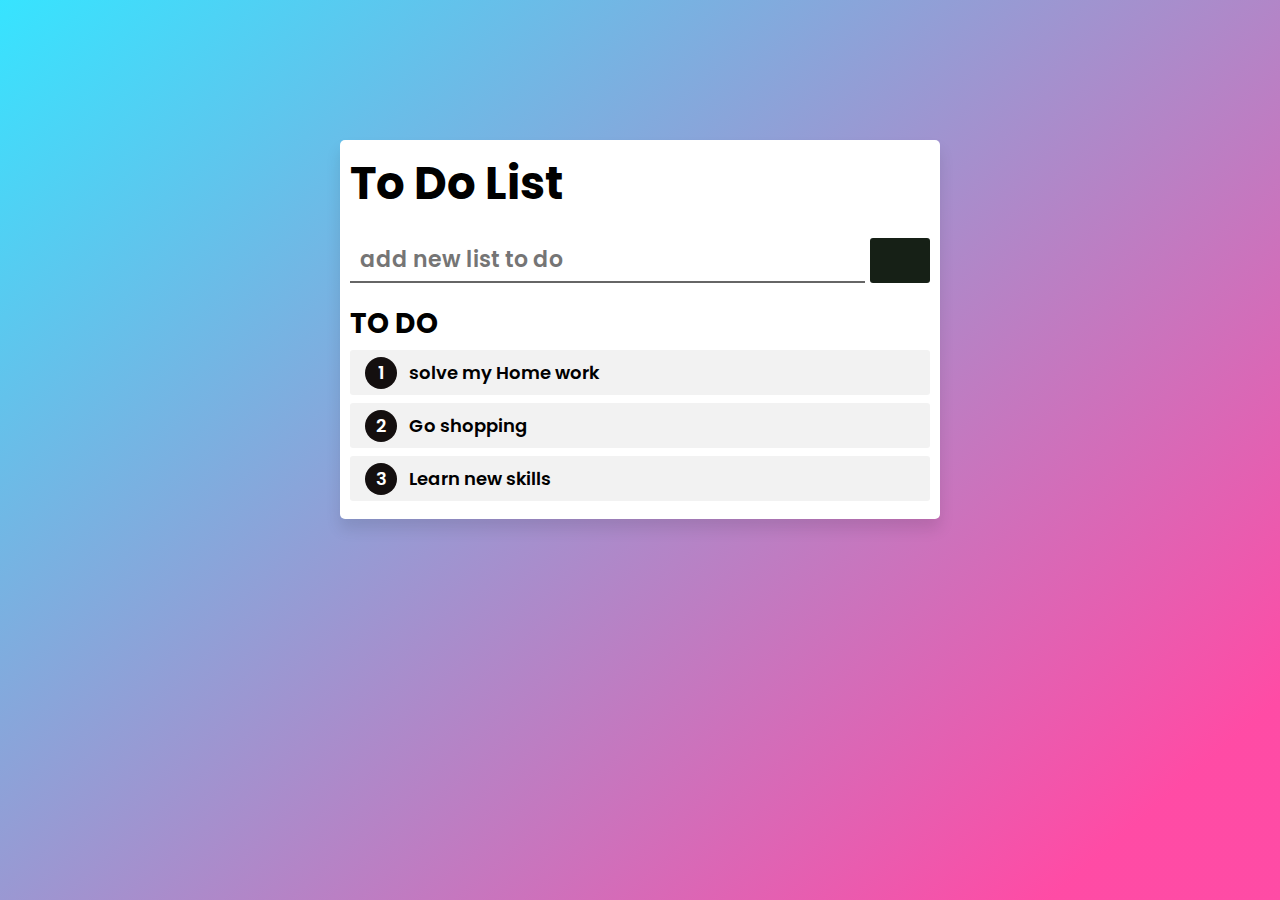
==== index.html @ 6e13821f "create list section and add trash,add icon with styling Relates #5" ====
<!DOCTYPE html>
<html lang="en">
  <head>
    <meta charset="UTF-8" />
    <meta http-equiv="X-UA-Compatible" content="IE=edge" />
    <meta name="viewport" content="width=device-width, initial-scale=1.0" />
    <title>Document</title>
    <link rel="stylesheet" href="/css/style.css" />
    <link
      rel="stylesheet"
      href="https://cdnjs.cloudflare.com/ajax/libs/font-awesome/5.15.3/css/all.min.css"
      integrity="sha512-iBBXm8fW90+nuLcSKlbmrPcLa0OT92xO1BIsZ+ywDWZCvqsWgccV3gFoRBv0z+8dLJgyAHIhR35VZc2oM/gI1w=="
      crossorigin="anonymous"
      referrerpolicy="no-referrer"
    />
  </head>
  <body>
    <div class="main">
      <header>
        <h2 class="heading">To Do List</h2>
      </header>
      <section class="addtask">
        <input id="add" type="text" placeholder="add new list to do" />
        <button id="btn">
          <i class="fas fa-plus"></i>
        </button>
      </section>

      <div class="section_list">
        <h3>To Do</h3>
        <section class="elementList">
          <!-- <i class="fas fa-trash"></i>
					<i class="fas fa-edit"></i> -->
          <ol id="list">
            <li>
              solve my Home work
              <span>
                <i class="fas fa-edit"></i>
              </span>
              <span>
                <i class="fas fa-trash"></i>
              </span>
            </li>
            <li>
              Go shopping
              <span>
                <i class="fas fa-edit"></i>
              </span>
              <span>
                <i class="fas fa-trash"></i>
              </span>
            </li>
            <li>
              Learn new skills
              <span>
                <i class="fas fa-edit"></i>
              </span>
              <span>
                <i class="fas fa-trash"></i>
              </span>
            </li>
          </ol>
        </section>
      </div>
    </div>
  </body>
</html>
---- css/style.css ----
/*---Import fonts---*/
@import url("https://fonts.googleapis.com/css2?family=Poppins:wght@200;300;400;500;600;700&display=swap");

* {
  margin: 0;
  padding: 0;
  box-sizing: border-box;
  font-family: "Poppins", sans-serif;
}

body {
  width: 80%;
  height: 100vh;
  margin: 0 auto;
  padding: 20px;
  background: #fff;
  background: linear-gradient(139deg, #03ddffcb 0%, #ff0381b6 90%);
}

.main {
  position: relative;
  max-width: 600px;
  width: 100%;
  background: #fff;
  margin: 120px auto;
  padding: 10px;
  border-radius: 5px;
  box-shadow: 0px 10px 15px rgba(0, 0, 0, 0.1);
}
.main header {
  font-size: 30px;
  font-weight: 600;
}

.main .addtask {
  width: 100%;
  height: 45px;
  display: flex;
  margin: 20px 0;
}

.addtask > input[type="text"] {
  width: 90%;
  color: #333;
  border: none;
  border-bottom: 2px solid #666;
  background: none;
  padding: 10px;
  font-size: 22px;
  font-weight: 600;
  outline: none;
}
.addtask button {
  background: rgb(22, 32, 22);
  color: #fff;
  margin-left: 5px;
  font-size: 1.5rem;
  padding: 5px 30px 5px 30px;
  border: none;
  outline: none;
  border-radius: 3px;
  cursor: pointer;
}
.main .elementList {
  max-height: 250px;
  overflow-y: auto;
}
.elementList li {
  list-style: none;
  height: 45px;
  line-height: 45px;
  position: relative;
  background: #f2f2f2;
  border-radius: 3px;
  margin-bottom: 8px;
  padding: 0 15px;
  cursor: default;
  overflow: hidden;
}
.elementList li span {
  position: absolute;
  right: -50px;
  background: #e74c3c;
  color: #fff;
  width: 50px;
  text-align: center;
  border-radius: 0 3px 3px 0;
  cursor: pointer;
  transition: all 0.3s ease;
}
.elementList li:hover span {
  right: 0px;
}
h3 {
  font-size: 28px;
  text-transform: uppercase;
}
ol li {
  width: 100%;
  padding: 18px;
  margin: 5px 0;
  background: #e96969bb;
  font-size: 18px;
  font-weight: 600;
  counter-increment: my-counter;
}
ol li::before {
  content: counter(my-counter);
  background: rgb(20, 15, 15);
  width: 2rem;
  height: 2rem;
  border-radius: 50%;
  display: inline-block;
  line-height: 2rem;
  text-align: center;
  color: #fff;
  margin-right: 0.5rem;
}
ol li::before {
  content: counter(my-counter);
  background: rgb(20, 15, 15);
  width: 2rem;
  height: 2rem;
  border-radius: 50%;
  display: inline-block;
  line-height: 2rem;
  text-align: center;
  color: #fff;
  margin-right: 0.5rem;
}
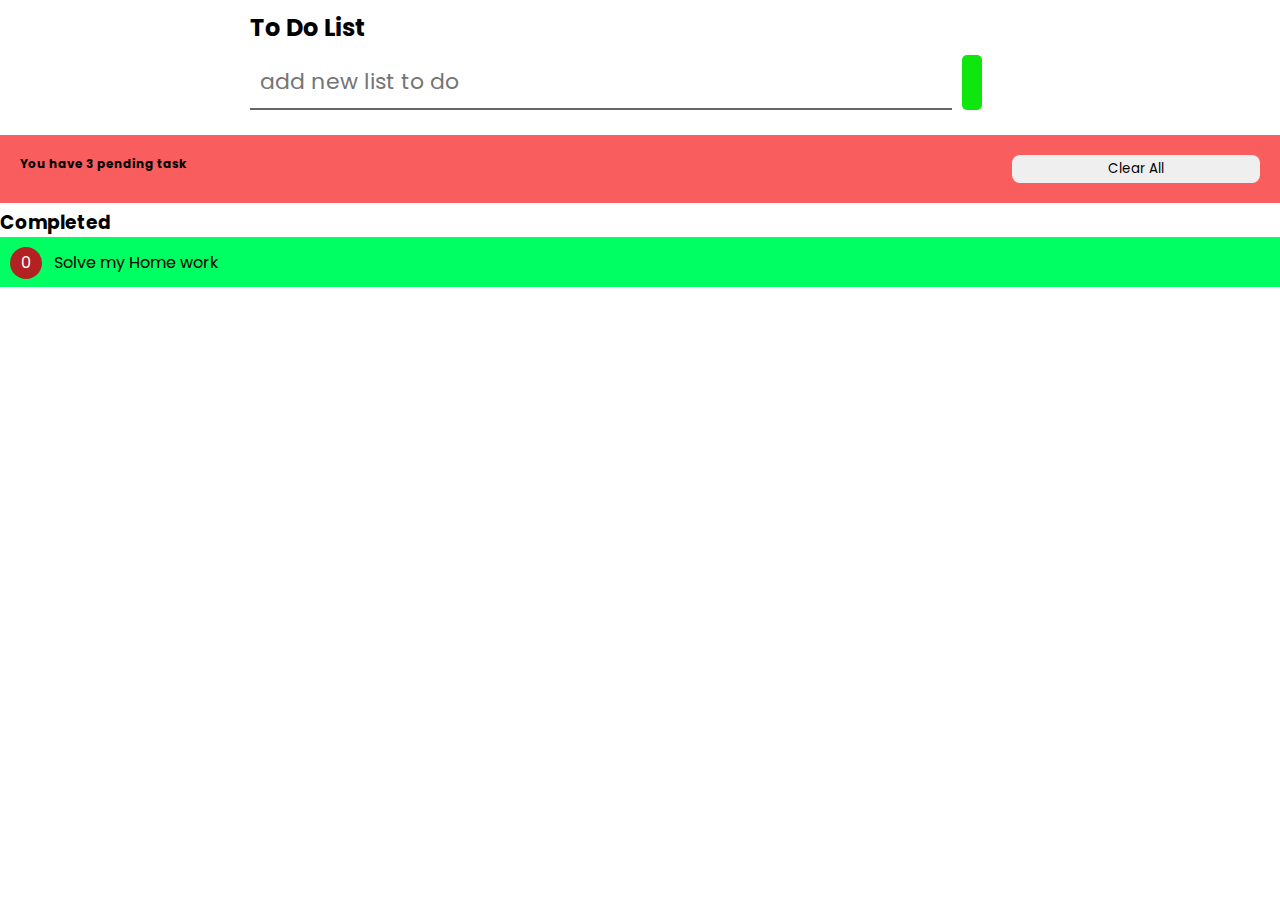
==== commit 0c2b65c6: "Creating pending and completed tasks in to-do list with clear button and delete and style it using C" ====
--- a/index.html
+++ b/index.html
@@ -5,14 +5,7 @@
     <meta http-equiv="X-UA-Compatible" content="IE=edge" />
     <meta name="viewport" content="width=device-width, initial-scale=1.0" />
     <title>Document</title>
-    <link rel="stylesheet" href="/css/style.css" />
-    <link
-      rel="stylesheet"
-      href="https://cdnjs.cloudflare.com/ajax/libs/font-awesome/5.15.3/css/all.min.css"
-      integrity="sha512-iBBXm8fW90+nuLcSKlbmrPcLa0OT92xO1BIsZ+ywDWZCvqsWgccV3gFoRBv0z+8dLJgyAHIhR35VZc2oM/gI1w=="
-      crossorigin="anonymous"
-      referrerpolicy="no-referrer"
-    />
+    <link rel="stylesheet" href="./css/style.css" />
   </head>
   <body>
     <div class="main">
@@ -22,46 +15,27 @@
       <section class="addtask">
         <input id="add" type="text" placeholder="add new list to do" />
         <button id="btn">
-          <i class="fas fa-plus"></i>
+          <i class="fas fa-plus-circle"></i>
         </button>
       </section>
+    </div>
+    <div class="listNum">
+      <h6>
+        You have 3 pending task
+        <button>Clear All</button>
+      </h6>
+    </div>
+    <h3>Completed</h3>
+    <ol id="completed-tasks">
+      <li>
+        <label> Solve my Home work </label>
+        <button class="delete">
+          <i class="fas fa-trash"></i>
+        </button>
+      </li>
+    </ol>
 
-      <div class="section_list">
-        <h3>To Do</h3>
-        <section class="elementList">
-          <!-- <i class="fas fa-trash"></i>
-					<i class="fas fa-edit"></i> -->
-          <ol id="list">
-            <li>
-              solve my Home work
-              <span>
-                <i class="fas fa-edit"></i>
-              </span>
-              <span>
-                <i class="fas fa-trash"></i>
-              </span>
-            </li>
-            <li>
-              Go shopping
-              <span>
-                <i class="fas fa-edit"></i>
-              </span>
-              <span>
-                <i class="fas fa-trash"></i>
-              </span>
-            </li>
-            <li>
-              Learn new skills
-              <span>
-                <i class="fas fa-edit"></i>
-              </span>
-              <span>
-                <i class="fas fa-trash"></i>
-              </span>
-            </li>
-          </ol>
-        </section>
-      </div>
-    </div>
+    <!-- ADDING JAVA SCRIPT -->
+    <script src="./javascript/main.js"></script>
   </body>
 </html>
--- a/css/style.css
+++ b/css/style.css
@@ -9,34 +9,27 @@
 }
 
 body {
-  width: 80%;
+  width: 100%;
   height: 100vh;
-  margin: 0 auto;
-  padding: 20px;
+  /* padding: 10px; */
   background: #fff;
-  background: linear-gradient(139deg, #03ddffcb 0%, #ff0381b6 90%);
+  /* background: linear-gradient(139deg, #03ddffcb 0%, #ff0381b6 90%); */
 }
 
 .main {
   position: relative;
-  max-width: 600px;
+  max-width: 800px;
   width: 100%;
-  background: #fff;
-  margin: 120px auto;
+  margin: 0 auto;
   padding: 10px;
   border-radius: 5px;
-  box-shadow: 0px 10px 15px rgba(0, 0, 0, 0.1);
-}
-.main header {
-  font-size: 30px;
-  font-weight: 600;
+  /* box-shadow: 0px 10px 15px rgba(0,0,0,0.1); */
 }
 
-.main .addtask {
+.addtask {
   width: 100%;
-  height: 45px;
   display: flex;
-  margin: 20px 0;
+  padding: 10px 0;
 }
 
 .addtask > input[type="text"] {
@@ -47,66 +40,53 @@
   background: none;
   padding: 10px;
   font-size: 22px;
-  font-weight: 600;
   outline: none;
 }
 .addtask button {
-  background: rgb(22, 32, 22);
+  margin: 0 10px;
+  background: rgb(14, 230, 14);
   color: #fff;
-  margin-left: 5px;
-  font-size: 1.5rem;
-  padding: 5px 30px 5px 30px;
+  size: 18px;
+  padding: 10px;
   border: none;
   outline: none;
-  border-radius: 3px;
+  border-radius: 5px;
   cursor: pointer;
 }
-.main .elementList {
-  max-height: 250px;
-  overflow-y: auto;
+
+.listNum {
+  width: 100%;
+  margin: 5px 0;
+  padding: 20px;
+  background: rgb(250, 93, 93);
+  font-size: 18px;
+
+  /* justify-content: space-evenly; */
 }
-.elementList li {
-  list-style: none;
-  height: 45px;
-  line-height: 45px;
-  position: relative;
-  background: #f2f2f2;
-  border-radius: 3px;
-  margin-bottom: 8px;
-  padding: 0 15px;
-  cursor: default;
-  overflow: hidden;
+
+.listNum h6 {
+  font-size: 12px;
+  display: flex;
+  justify-content: space-between;
 }
-.elementList li span {
-  position: absolute;
-  right: -50px;
-  background: #e74c3c;
-  color: #fff;
-  width: 50px;
-  text-align: center;
-  border-radius: 0 3px 3px 0;
-  cursor: pointer;
-  transition: all 0.3s ease;
+
+.listNum button {
+  border: none;
+  outline: none;
+  border-radius: 8px;
+  width: 20%;
+  height: 28px;
 }
-.elementList li:hover span {
-  right: 0px;
+
+ol#completed-tasks li {
+  background: #00ff62;
+  height: 50px;
+  padding: 10px;
 }
-h3 {
-  font-size: 28px;
-  text-transform: uppercase;
-}
-ol li {
-  width: 100%;
-  padding: 18px;
-  margin: 5px 0;
-  background: #e96969bb;
-  font-size: 18px;
-  font-weight: 600;
-  counter-increment: my-counter;
-}
+
 ol li::before {
   content: counter(my-counter);
-  background: rgb(20, 15, 15);
+  background: firebrick;
   width: 2rem;
   height: 2rem;
   border-radius: 50%;
@@ -116,15 +96,15 @@
   color: #fff;
   margin-right: 0.5rem;
 }
-ol li::before {
-  content: counter(my-counter);
-  background: rgb(20, 15, 15);
-  width: 2rem;
-  height: 2rem;
-  border-radius: 50%;
-  display: inline-block;
-  line-height: 2rem;
-  text-align: center;
-  color: #fff;
-  margin-right: 0.5rem;
+
+li button {
+  float: right;
+  padding: 5px;
+  font-size: 28px;
+  line-height: 28px;
+  margin-right: 15px;
+  background: none;
+  border: none;
+  outline: none;
+  cursor: pointer;
 }
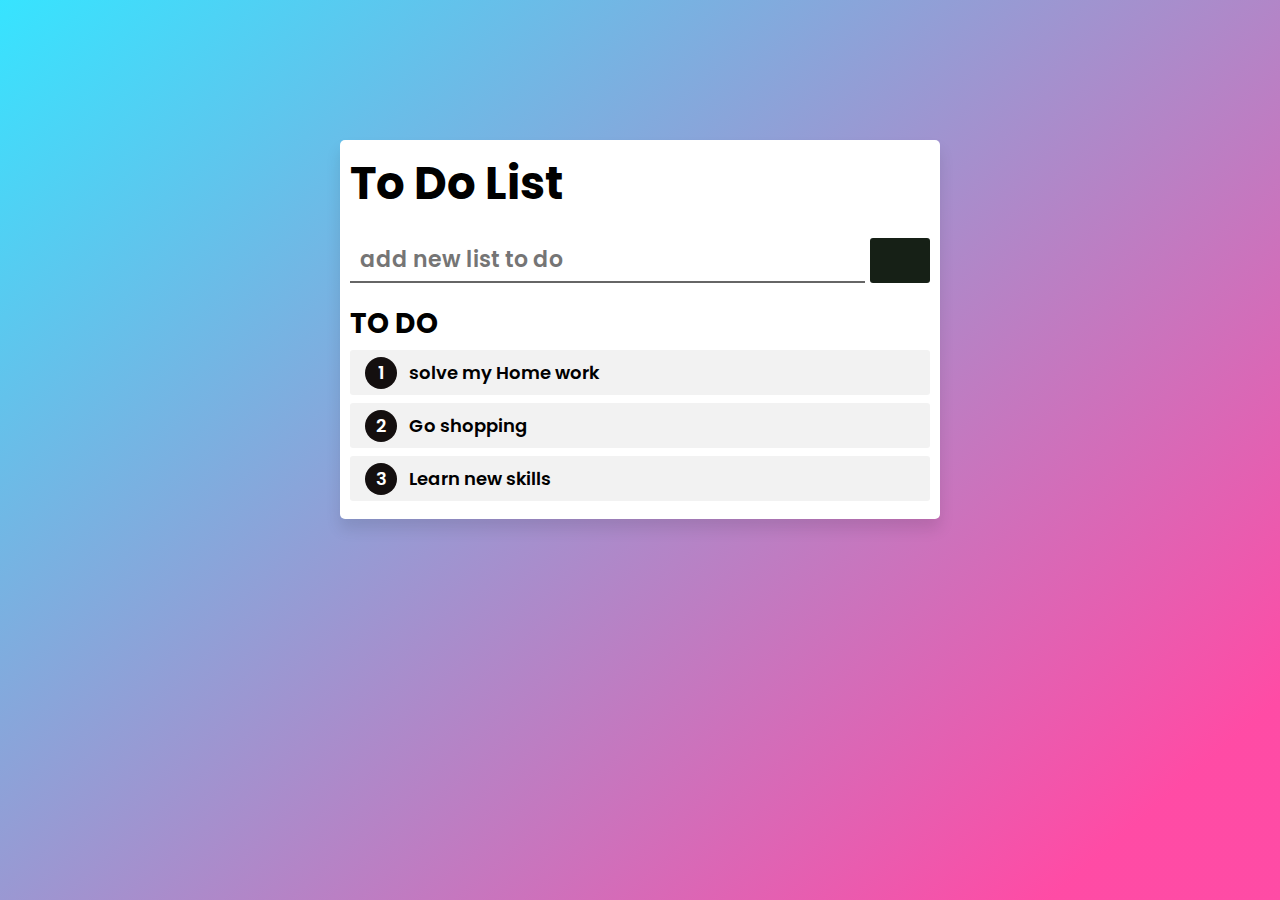
==== commit 379b8489: "Merge pull request #7 from GSG-FC03/5-create-form-contained-listToDo" ====
--- a/index.html
+++ b/index.html
@@ -5,7 +5,14 @@
     <meta http-equiv="X-UA-Compatible" content="IE=edge" />
     <meta name="viewport" content="width=device-width, initial-scale=1.0" />
     <title>Document</title>
-    <link rel="stylesheet" href="./css/style.css" />
+    <link rel="stylesheet" href="/css/style.css" />
+    <link
+      rel="stylesheet"
+      href="https://cdnjs.cloudflare.com/ajax/libs/font-awesome/5.15.3/css/all.min.css"
+      integrity="sha512-iBBXm8fW90+nuLcSKlbmrPcLa0OT92xO1BIsZ+ywDWZCvqsWgccV3gFoRBv0z+8dLJgyAHIhR35VZc2oM/gI1w=="
+      crossorigin="anonymous"
+      referrerpolicy="no-referrer"
+    />
   </head>
   <body>
     <div class="main">
@@ -15,27 +22,46 @@
       <section class="addtask">
         <input id="add" type="text" placeholder="add new list to do" />
         <button id="btn">
-          <i class="fas fa-plus-circle"></i>
+          <i class="fas fa-plus"></i>
         </button>
       </section>
+
+      <div class="section_list">
+        <h3>To Do</h3>
+        <section class="elementList">
+          <!-- <i class="fas fa-trash"></i>
+					<i class="fas fa-edit"></i> -->
+          <ol id="list">
+            <li>
+              solve my Home work
+              <span>
+                <i class="fas fa-edit"></i>
+              </span>
+              <span>
+                <i class="fas fa-trash"></i>
+              </span>
+            </li>
+            <li>
+              Go shopping
+              <span>
+                <i class="fas fa-edit"></i>
+              </span>
+              <span>
+                <i class="fas fa-trash"></i>
+              </span>
+            </li>
+            <li>
+              Learn new skills
+              <span>
+                <i class="fas fa-edit"></i>
+              </span>
+              <span>
+                <i class="fas fa-trash"></i>
+              </span>
+            </li>
+          </ol>
+        </section>
+      </div>
     </div>
-    <div class="listNum">
-      <h6>
-        You have 3 pending task
-        <button>Clear All</button>
-      </h6>
-    </div>
-    <h3>Completed</h3>
-    <ol id="completed-tasks">
-      <li>
-        <label> Solve my Home work </label>
-        <button class="delete">
-          <i class="fas fa-trash"></i>
-        </button>
-      </li>
-    </ol>
-
-    <!-- ADDING JAVA SCRIPT -->
-    <script src="./javascript/main.js"></script>
   </body>
 </html>
--- a/css/style.css
+++ b/css/style.css
@@ -9,27 +9,34 @@
 }
 
 body {
-  width: 100%;
+  width: 80%;
   height: 100vh;
-  /* padding: 10px; */
+  margin: 0 auto;
+  padding: 20px;
   background: #fff;
-  /* background: linear-gradient(139deg, #03ddffcb 0%, #ff0381b6 90%); */
+  background: linear-gradient(139deg, #03ddffcb 0%, #ff0381b6 90%);
 }
 
 .main {
   position: relative;
-  max-width: 800px;
+  max-width: 600px;
   width: 100%;
-  margin: 0 auto;
+  background: #fff;
+  margin: 120px auto;
   padding: 10px;
   border-radius: 5px;
-  /* box-shadow: 0px 10px 15px rgba(0,0,0,0.1); */
+  box-shadow: 0px 10px 15px rgba(0, 0, 0, 0.1);
+}
+.main header {
+  font-size: 30px;
+  font-weight: 600;
 }
 
-.addtask {
+.main .addtask {
   width: 100%;
+  height: 45px;
   display: flex;
-  padding: 10px 0;
+  margin: 20px 0;
 }
 
 .addtask > input[type="text"] {
@@ -40,53 +47,66 @@
   background: none;
   padding: 10px;
   font-size: 22px;
+  font-weight: 600;
   outline: none;
 }
 .addtask button {
-  margin: 0 10px;
-  background: rgb(14, 230, 14);
+  background: rgb(22, 32, 22);
   color: #fff;
-  size: 18px;
-  padding: 10px;
+  margin-left: 5px;
+  font-size: 1.5rem;
+  padding: 5px 30px 5px 30px;
   border: none;
   outline: none;
-  border-radius: 5px;
+  border-radius: 3px;
   cursor: pointer;
 }
-
-.listNum {
+.main .elementList {
+  max-height: 250px;
+  overflow-y: auto;
+}
+.elementList li {
+  list-style: none;
+  height: 45px;
+  line-height: 45px;
+  position: relative;
+  background: #f2f2f2;
+  border-radius: 3px;
+  margin-bottom: 8px;
+  padding: 0 15px;
+  cursor: default;
+  overflow: hidden;
+}
+.elementList li span {
+  position: absolute;
+  right: -50px;
+  background: #e74c3c;
+  color: #fff;
+  width: 50px;
+  text-align: center;
+  border-radius: 0 3px 3px 0;
+  cursor: pointer;
+  transition: all 0.3s ease;
+}
+.elementList li:hover span {
+  right: 0px;
+}
+h3 {
+  font-size: 28px;
+  text-transform: uppercase;
+}
+ol li {
   width: 100%;
+  padding: 18px;
   margin: 5px 0;
-  padding: 20px;
-  background: rgb(250, 93, 93);
+  background: #e96969bb;
   font-size: 18px;
-
-  /* justify-content: space-evenly; */
+  font-weight: 600;
+  counter-increment: my-counter;
 }
-
-.listNum h6 {
-  font-size: 12px;
-  display: flex;
-  justify-content: space-between;
-}
-
-.listNum button {
-  border: none;
-  outline: none;
-  border-radius: 8px;
-  width: 20%;
-  height: 28px;
-}
-
-ol#completed-tasks li {
-  background: #00ff62;
-  height: 50px;
-  padding: 10px;
-}
-
 ol li::before {
   content: counter(my-counter);
-  background: firebrick;
+  background: rgb(20, 15, 15);
   width: 2rem;
   height: 2rem;
   border-radius: 50%;
@@ -96,15 +116,15 @@
   color: #fff;
   margin-right: 0.5rem;
 }
-
-li button {
-  float: right;
-  padding: 5px;
-  font-size: 28px;
-  line-height: 28px;
-  margin-right: 15px;
-  background: none;
-  border: none;
-  outline: none;
-  cursor: pointer;
+ol li::before {
+  content: counter(my-counter);
+  background: rgb(20, 15, 15);
+  width: 2rem;
+  height: 2rem;
+  border-radius: 50%;
+  display: inline-block;
+  line-height: 2rem;
+  text-align: center;
+  color: #fff;
+  margin-right: 0.5rem;
 }
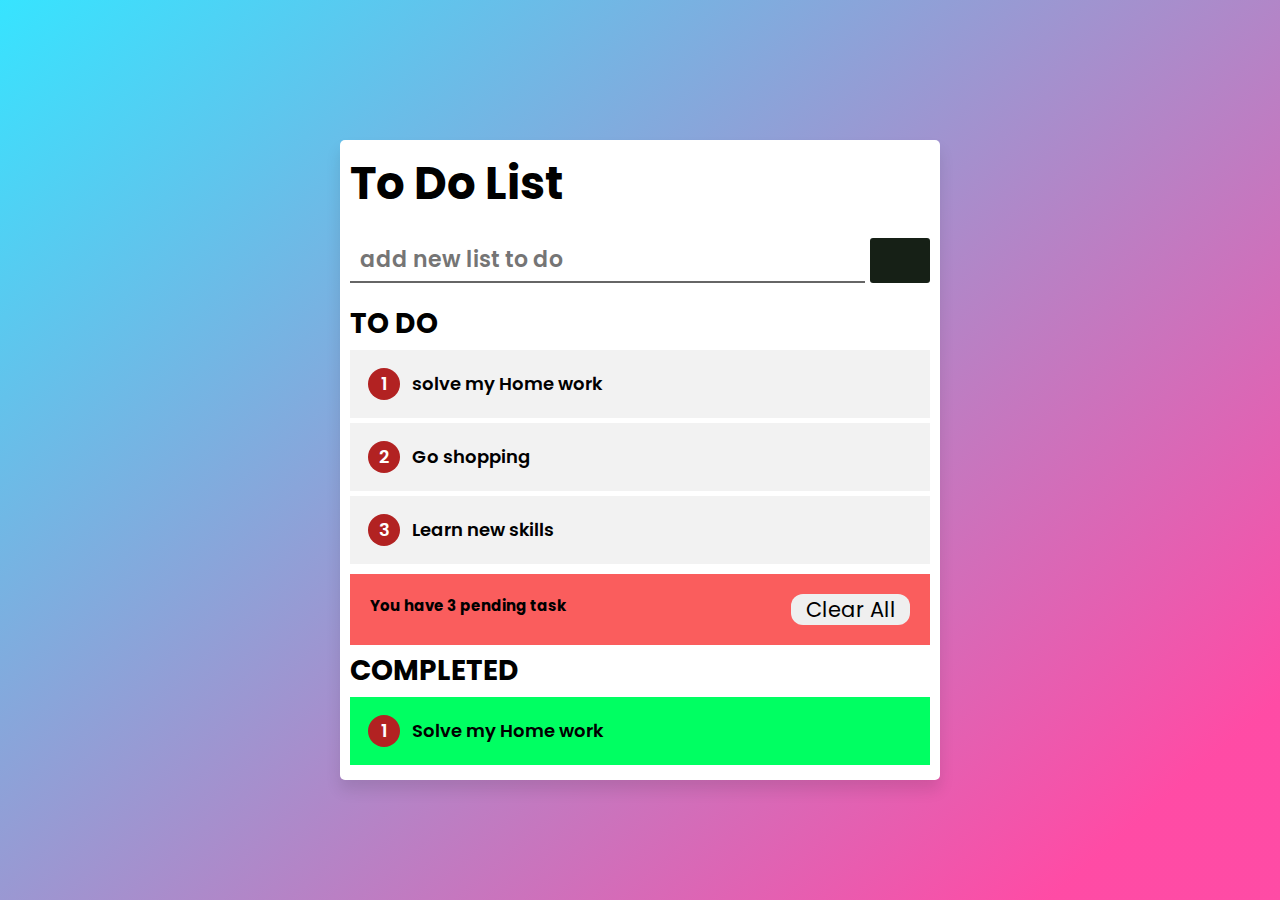
==== commit 9ad82a22: "Resolving the conflict" ====
--- a/index.html
+++ b/index.html
@@ -34,34 +34,51 @@
           <ol id="list">
             <li>
               solve my Home work
-              <span>
+              <button>
                 <i class="fas fa-edit"></i>
-              </span>
-              <span>
+              </button>
+              <button>
                 <i class="fas fa-trash"></i>
-              </span>
+              </button>
             </li>
             <li>
               Go shopping
-              <span>
+              <button>
                 <i class="fas fa-edit"></i>
-              </span>
-              <span>
+              </button>
+              <button>
                 <i class="fas fa-trash"></i>
-              </span>
+              </button>
             </li>
             <li>
               Learn new skills
-              <span>
+              <button>
                 <i class="fas fa-edit"></i>
-              </span>
-              <span>
+              </button>
+              <button>
                 <i class="fas fa-trash"></i>
-              </span>
+              </button>
             </li>
           </ol>
         </section>
       </div>
+      <div class="listNum">
+        <h6>
+          You have 3 pending task
+          <button>Clear All</button>
+        </h6>
+      </div>
+      <h3>Completed</h3>
+      <ol id="completed-tasks">
+        <li>
+          <label> Solve my Home work </label>
+          <button class="delete">
+            <i class="fas fa-trash"></i>
+          </button>
+        </li>
+      </ol>
     </div>
+    <!-- ADDING JAVA SCRIPT -->
+    <script src="./javascript/main.js"></script>
   </body>
 </html>
--- a/css/style.css
+++ b/css/style.css
@@ -1,6 +1,10 @@
 /*---Import fonts---*/
 @import url("https://fonts.googleapis.com/css2?family=Poppins:wght@200;300;400;500;600;700&display=swap");
-
+/* 
+@media only screen 
+  and (min-device-width: 375px) 
+  and (max-device-width: 812px) 
+  and (-webkit-min-device-pixel-ratio: 3) {  */
 * {
   margin: 0;
   padding: 0;
@@ -65,7 +69,7 @@
   max-height: 250px;
   overflow-y: auto;
 }
-.elementList li {
+/* .elementList li {
   list-style: none;
   height: 45px;
   line-height: 45px;
@@ -76,8 +80,9 @@
   padding: 0 15px;
   cursor: default;
   overflow: hidden;
-}
-.elementList li span {
+} */
+
+/* .elementList li button {
   position: absolute;
   right: -50px;
   background: #e74c3c;
@@ -90,16 +95,17 @@
 }
 .elementList li:hover span {
   right: 0px;
-}
+} */
 h3 {
   font-size: 28px;
   text-transform: uppercase;
+  /* text-align: center; */
 }
 ol li {
   width: 100%;
   padding: 18px;
   margin: 5px 0;
-  background: #e96969bb;
+  background: #f2f2f2;
   font-size: 18px;
   font-weight: 600;
   counter-increment: my-counter;
@@ -116,9 +122,37 @@
   color: #fff;
   margin-right: 0.5rem;
 }
+
+.listNum {
+  width: 100%;
+  margin: 5px 0;
+  padding: 20px;
+  background: rgb(250, 93, 93);
+  font-size: 18px;
+}
+
+.listNum h6 {
+  font-size: 15px;
+  display: flex;
+  justify-content: space-between;
+}
+
+.listNum button {
+  border: none;
+  outline: none;
+  border-radius: 12px;
+  width: 22%;
+  font-size: 21px;
+}
+
+ol#completed-tasks li {
+  background: #00ff62;
+  list-style: none;
+}
+
 ol li::before {
   content: counter(my-counter);
-  background: rgb(20, 15, 15);
+  background: firebrick;
   width: 2rem;
   height: 2rem;
   border-radius: 50%;
@@ -128,3 +162,17 @@
   color: #fff;
   margin-right: 0.5rem;
 }
+
+li button {
+  float: right;
+  /* padding: 5px; */
+  font-size: 30px;
+  line-height: 28px;
+  margin-right: 15px;
+  background: none;
+  border: none;
+  outline: none;
+  cursor: pointer;
+}
+
+/* } */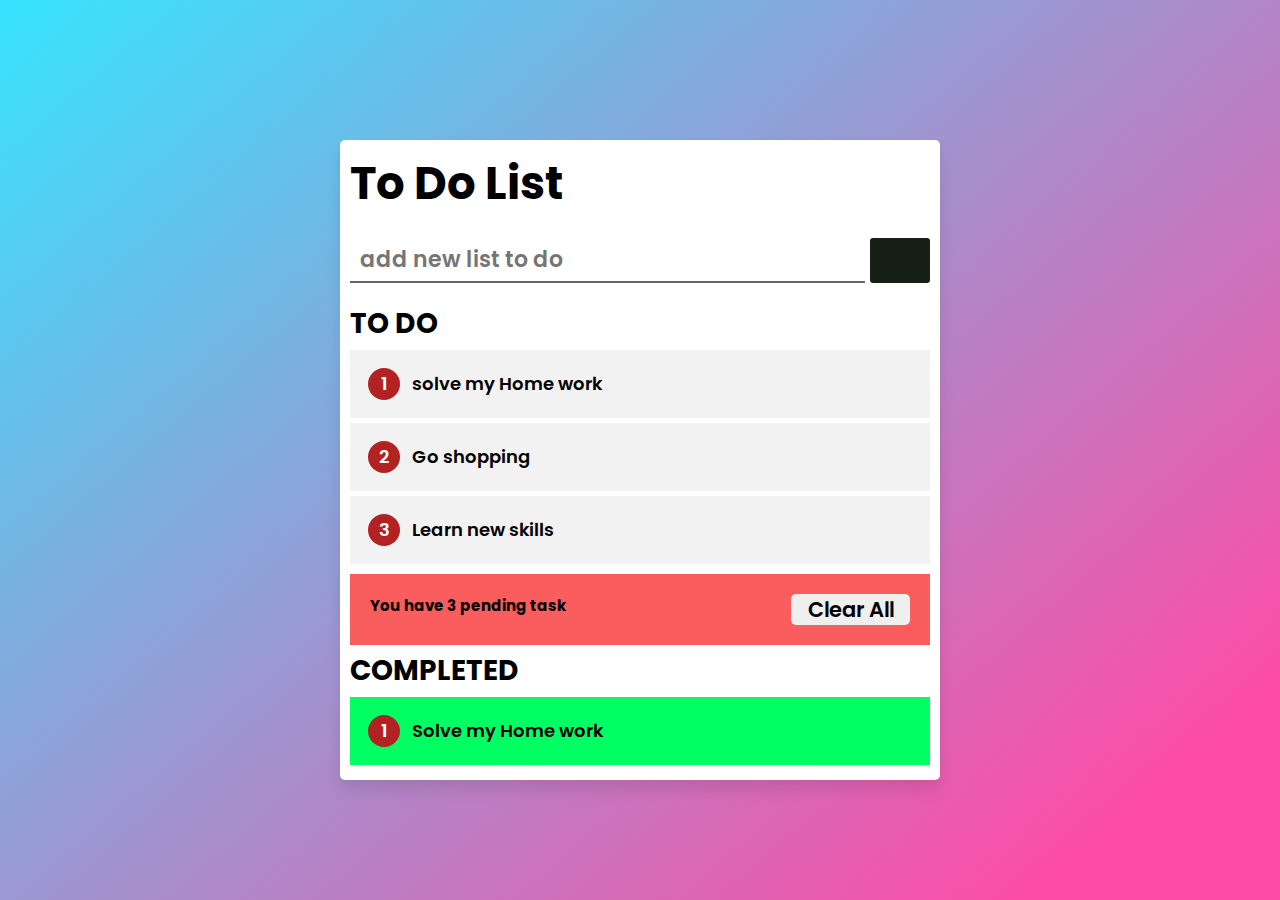
==== commit 9c7d1c4b: "modify path" ====
--- a/index.html
+++ b/index.html
@@ -5,7 +5,7 @@
     <meta http-equiv="X-UA-Compatible" content="IE=edge" />
     <meta name="viewport" content="width=device-width, initial-scale=1.0" />
     <title>Document</title>
-    <link rel="stylesheet" href="/css/style.css" />
+    <link rel="stylesheet" href="./css/style.css" />
     <link
       rel="stylesheet"
       href="https://cdnjs.cloudflare.com/ajax/libs/font-awesome/5.15.3/css/all.min.css"
--- a/css/style.css
+++ b/css/style.css
@@ -1,10 +1,5 @@
 /*---Import fonts---*/
 @import url("https://fonts.googleapis.com/css2?family=Poppins:wght@200;300;400;500;600;700&display=swap");
-/* 
-@media only screen 
-  and (min-device-width: 375px) 
-  and (max-device-width: 812px) 
-  and (-webkit-min-device-pixel-ratio: 3) {  */
 * {
   margin: 0;
   padding: 0;
@@ -65,41 +60,17 @@
   border-radius: 3px;
   cursor: pointer;
 }
+.addtask button:hover {
+  background: greenyellow;
+}
 .main .elementList {
   max-height: 250px;
   overflow-y: auto;
 }
-/* .elementList li {
-  list-style: none;
-  height: 45px;
-  line-height: 45px;
-  position: relative;
-  background: #f2f2f2;
-  border-radius: 3px;
-  margin-bottom: 8px;
-  padding: 0 15px;
-  cursor: default;
-  overflow: hidden;
-} */
 
-/* .elementList li button {
-  position: absolute;
-  right: -50px;
-  background: #e74c3c;
-  color: #fff;
-  width: 50px;
-  text-align: center;
-  border-radius: 0 3px 3px 0;
-  cursor: pointer;
-  transition: all 0.3s ease;
-}
-.elementList li:hover span {
-  right: 0px;
-} */
 h3 {
   font-size: 28px;
   text-transform: uppercase;
-  /* text-align: center; */
 }
 ol li {
   width: 100%;
@@ -140,9 +111,14 @@
 .listNum button {
   border: none;
   outline: none;
-  border-radius: 12px;
+  border-radius: 5px;
   width: 22%;
   font-size: 21px;
+  font-weight: 600;
+}
+.listNum button:hover {
+  background: firebrick;
+  color:#f2f2f2
 }
 
 ol#completed-tasks li {
@@ -165,7 +141,6 @@
 
 li button {
   float: right;
-  /* padding: 5px; */
   font-size: 30px;
   line-height: 28px;
   margin-right: 15px;
@@ -175,4 +150,9 @@
   cursor: pointer;
 }
 
-/* } */+li button:hover{
+color:red
+}
+li button .fa-edit:hover{
+  color:rgb(40, 150, 240)
+  }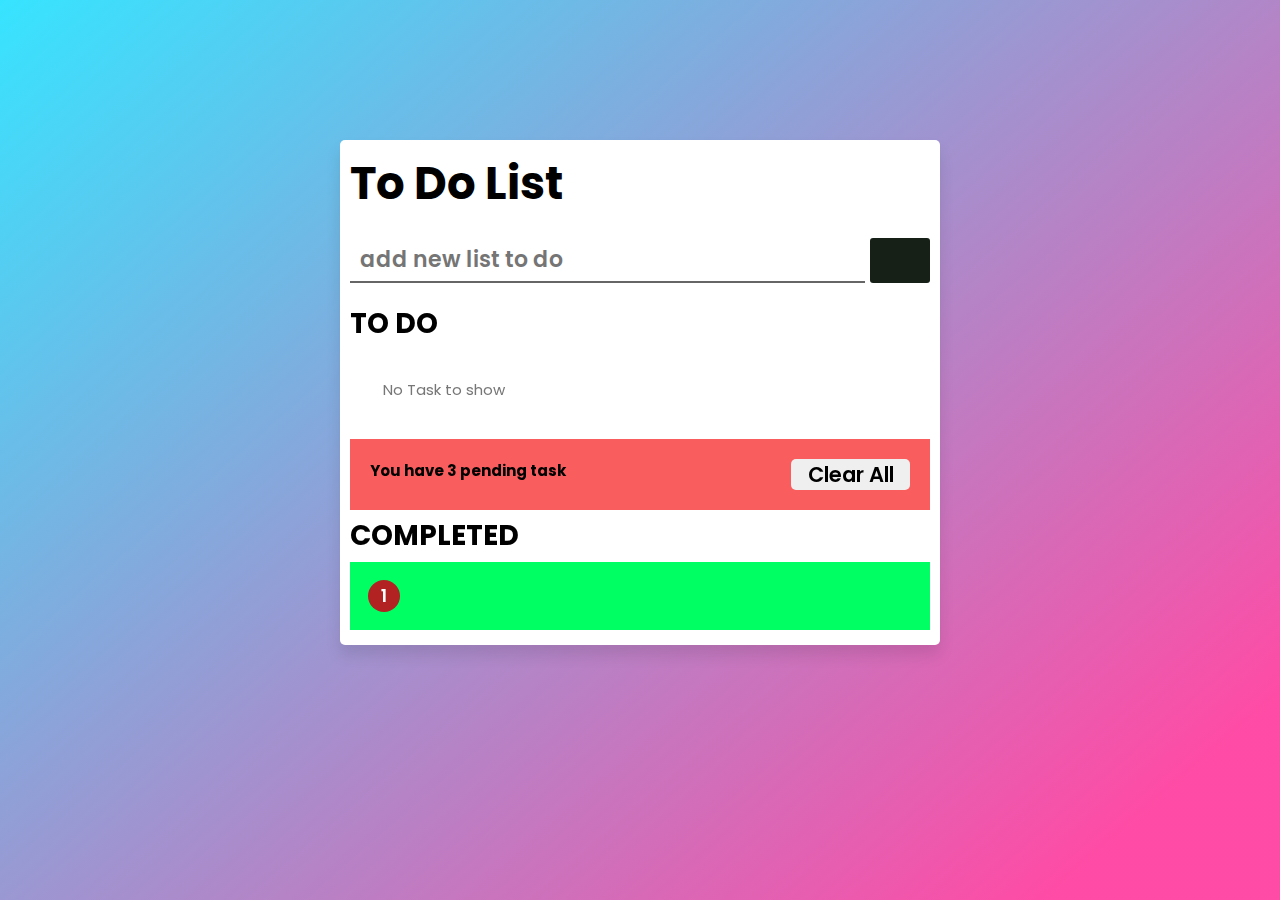
==== commit 08dff369: "create js file for add btn and create function ,modify index.html by adding new div and give it styl" ====
--- a/index.html
+++ b/index.html
@@ -29,56 +29,35 @@
       <div class="section_list">
         <h3>To Do</h3>
         <section class="elementList">
-          <!-- <i class="fas fa-trash"></i>
-					<i class="fas fa-edit"></i> -->
-          <ol id="list">
-            <li>
-              solve my Home work
-              <button>
-                <i class="fas fa-edit"></i>
-              </button>
-              <button>
-                <i class="fas fa-trash"></i>
-              </button>
-            </li>
-            <li>
-              Go shopping
-              <button>
-                <i class="fas fa-edit"></i>
-              </button>
-              <button>
-                <i class="fas fa-trash"></i>
-              </button>
-            </li>
-            <li>
-              Learn new skills
-              <button>
-                <i class="fas fa-edit"></i>
-              </button>
-              <button>
-                <i class="fas fa-trash"></i>
-              </button>
-            </li>
+          <ol class="list">
+          <!----Data comes from the user -->
           </ol>
         </section>
+
+        
+            <!-- this will disapear when the user add task  -->
+        <div class="task-content">
+          <span class="message"> No Task to show </span>
+        </div>
       </div>
+
       <div class="listNum">
         <h6>
-          You have 3 pending task
-          <button>Clear All</button>
+        <span> You have 3 pending task</span>
+          <button >Clear All</button>
         </h6>
       </div>
       <h3>Completed</h3>
-      <ol id="completed-tasks">
+      <ol id="completedtasks">
+
         <li>
-          <label> Solve my Home work </label>
-          <button class="delete">
-            <i class="fas fa-trash"></i>
-          </button>
+
         </li>
       </ol>
     </div>
+    
     <!-- ADDING JAVA SCRIPT -->
-    <script src="./javascript/main.js"></script>
+    <!--sweet alert -->
+     <script src="./javascript/main.js"></script>
   </body>
 </html>
--- a/css/style.css
+++ b/css/style.css
@@ -59,10 +59,30 @@
   outline: none;
   border-radius: 3px;
   cursor: pointer;
+  transition: transform .5s;
 }
 .addtask button:hover {
   background: greenyellow;
+  transform: rotate(90deg);
 }
+
+.task-content{
+  padding: 15px;
+}
+
+.task-content .message{
+  color: #777;
+  font-size: 15px;
+
+}
+
+.task-content > span{
+  display: block;
+  background-color: #fff;
+  padding: 18px;
+}
+
+
 .main .elementList {
   max-height: 250px;
   overflow-y: auto;
@@ -72,7 +92,7 @@
   font-size: 28px;
   text-transform: uppercase;
 }
-ol li {
+ ol li{
   width: 100%;
   padding: 18px;
   margin: 5px 0;
@@ -81,7 +101,8 @@
   font-weight: 600;
   counter-increment: my-counter;
 }
-ol li::before {
+/* li::before */
+ ol li::before {
   content: counter(my-counter);
   background: rgb(20, 15, 15);
   width: 2rem;
@@ -121,7 +142,7 @@
   color:#f2f2f2
 }
 
-ol#completed-tasks li {
+ol#completedtasks li {
   background: #00ff62;
   list-style: none;
 }
@@ -152,7 +173,9 @@
 
 li button:hover{
 color:red
+
 }
 li button .fa-edit:hover{
   color:rgb(40, 150, 240)
+
   }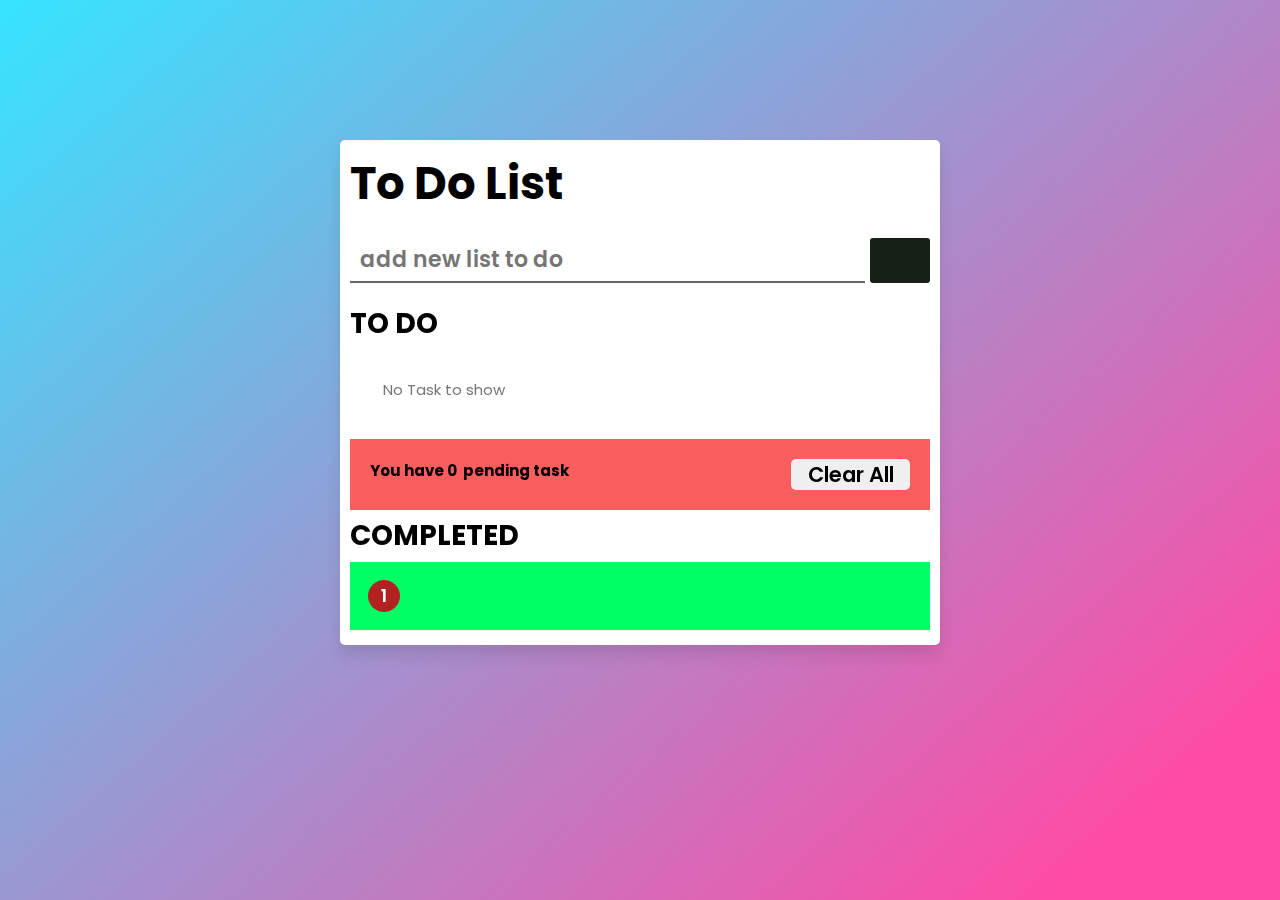
==== commit 93a5bc3c: "make JavaScript code for clear button which delete all the tasks once the user clicks on it, and cre" ====
--- a/index.html
+++ b/index.html
@@ -30,12 +30,11 @@
         <h3>To Do</h3>
         <section class="elementList">
           <ol class="list">
-          <!----Data comes from the user -->
+            <!----Data comes from the user -->
           </ol>
         </section>
 
-        
-            <!-- this will disapear when the user add task  -->
+        <!-- this will disapear when the user add task  -->
         <div class="task-content">
           <span class="message"> No Task to show </span>
         </div>
@@ -43,21 +42,20 @@
 
       <div class="listNum">
         <h6>
-        <span> You have 3 pending task</span>
-          <button >Clear All</button>
+          <span>
+            You have <span class="pendingCount"></span>&nbsp; pending task</span
+          >
+          <button id="BtnClearAll" onclick="clearAll()">Clear All</button>
         </h6>
       </div>
       <h3>Completed</h3>
       <ol id="completedtasks">
-
-        <li>
-
-        </li>
+        <li></li>
       </ol>
     </div>
-    
+
     <!-- ADDING JAVA SCRIPT -->
     <!--sweet alert -->
-     <script src="./javascript/main.js"></script>
+    <script src="./javascript/main.js"></script>
   </body>
 </html>
--- a/css/style.css
+++ b/css/style.css
@@ -59,29 +59,27 @@
   outline: none;
   border-radius: 3px;
   cursor: pointer;
-  transition: transform .5s;
+  transition: transform 0.5s;
 }
 .addtask button:hover {
   background: greenyellow;
   transform: rotate(90deg);
 }
 
-.task-content{
+.task-content {
   padding: 15px;
 }
 
-.task-content .message{
+.task-content .message {
   color: #777;
   font-size: 15px;
-
 }
 
-.task-content > span{
+.task-content > span {
   display: block;
   background-color: #fff;
   padding: 18px;
 }
-
 
 .main .elementList {
   max-height: 250px;
@@ -92,7 +90,7 @@
   font-size: 28px;
   text-transform: uppercase;
 }
- ol li{
+ol li {
   width: 100%;
   padding: 18px;
   margin: 5px 0;
@@ -102,7 +100,7 @@
   counter-increment: my-counter;
 }
 /* li::before */
- ol li::before {
+ol li::before {
   content: counter(my-counter);
   background: rgb(20, 15, 15);
   width: 2rem;
@@ -139,7 +137,7 @@
 }
 .listNum button:hover {
   background: firebrick;
-  color:#f2f2f2
+  color: #f2f2f2;
 }
 
 ol#completedtasks li {
@@ -171,11 +169,9 @@
   cursor: pointer;
 }
 
-li button:hover{
-color:red
-
+li button:hover {
+  color: red;
 }
-li button .fa-edit:hover{
-  color:rgb(40, 150, 240)
-
-  }+li button .fa-edit:hover {
+  color: rgb(40, 150, 240);
+}
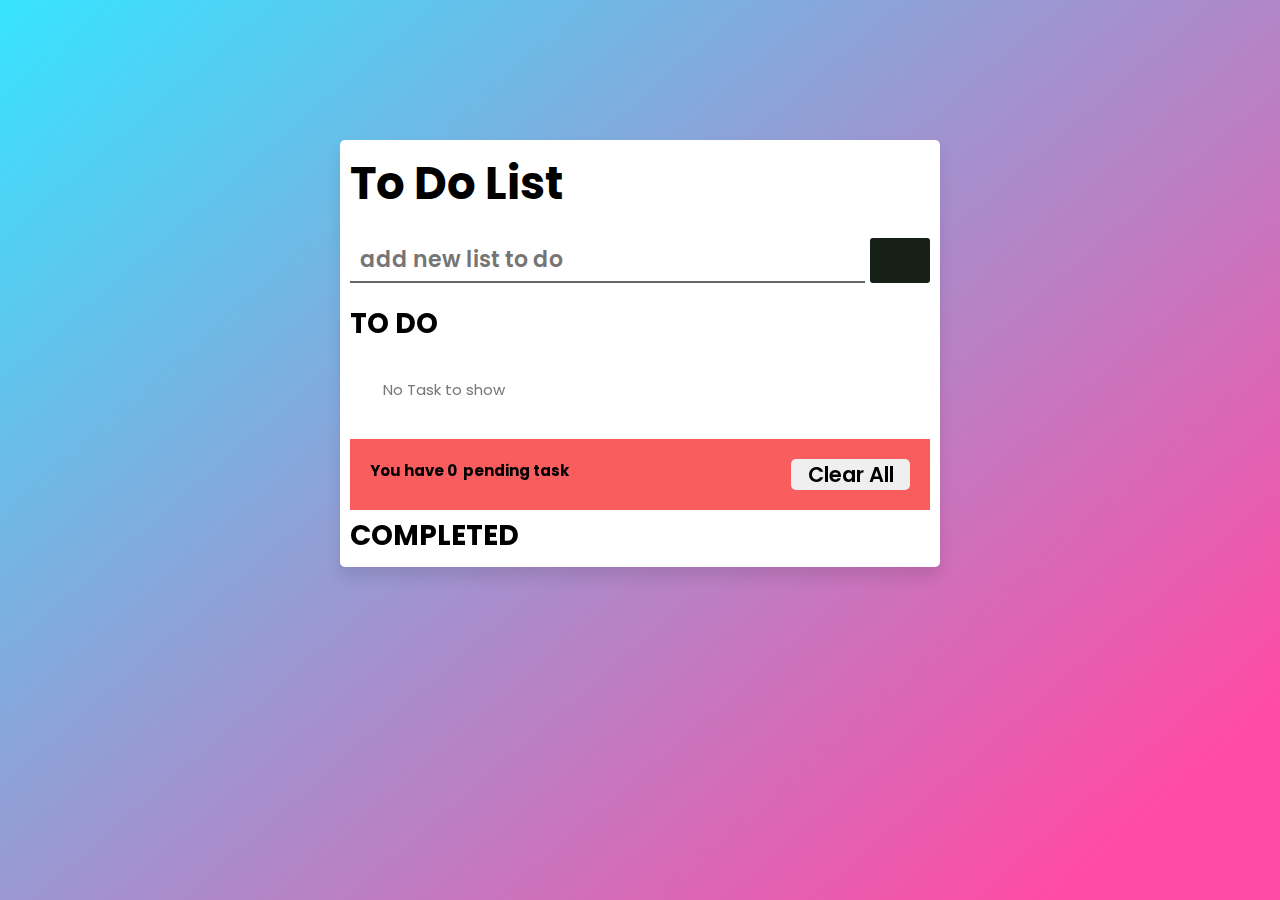
==== commit 725450e1: "create checkTask btn in Js File (compleletd Task section)> relates #19" ====
--- a/index.html
+++ b/index.html
@@ -50,7 +50,7 @@
       </div>
       <h3>Completed</h3>
       <ol id="completedtasks">
-        <li></li>
+        <!-- <li></li> -->
       </ol>
     </div>
 
